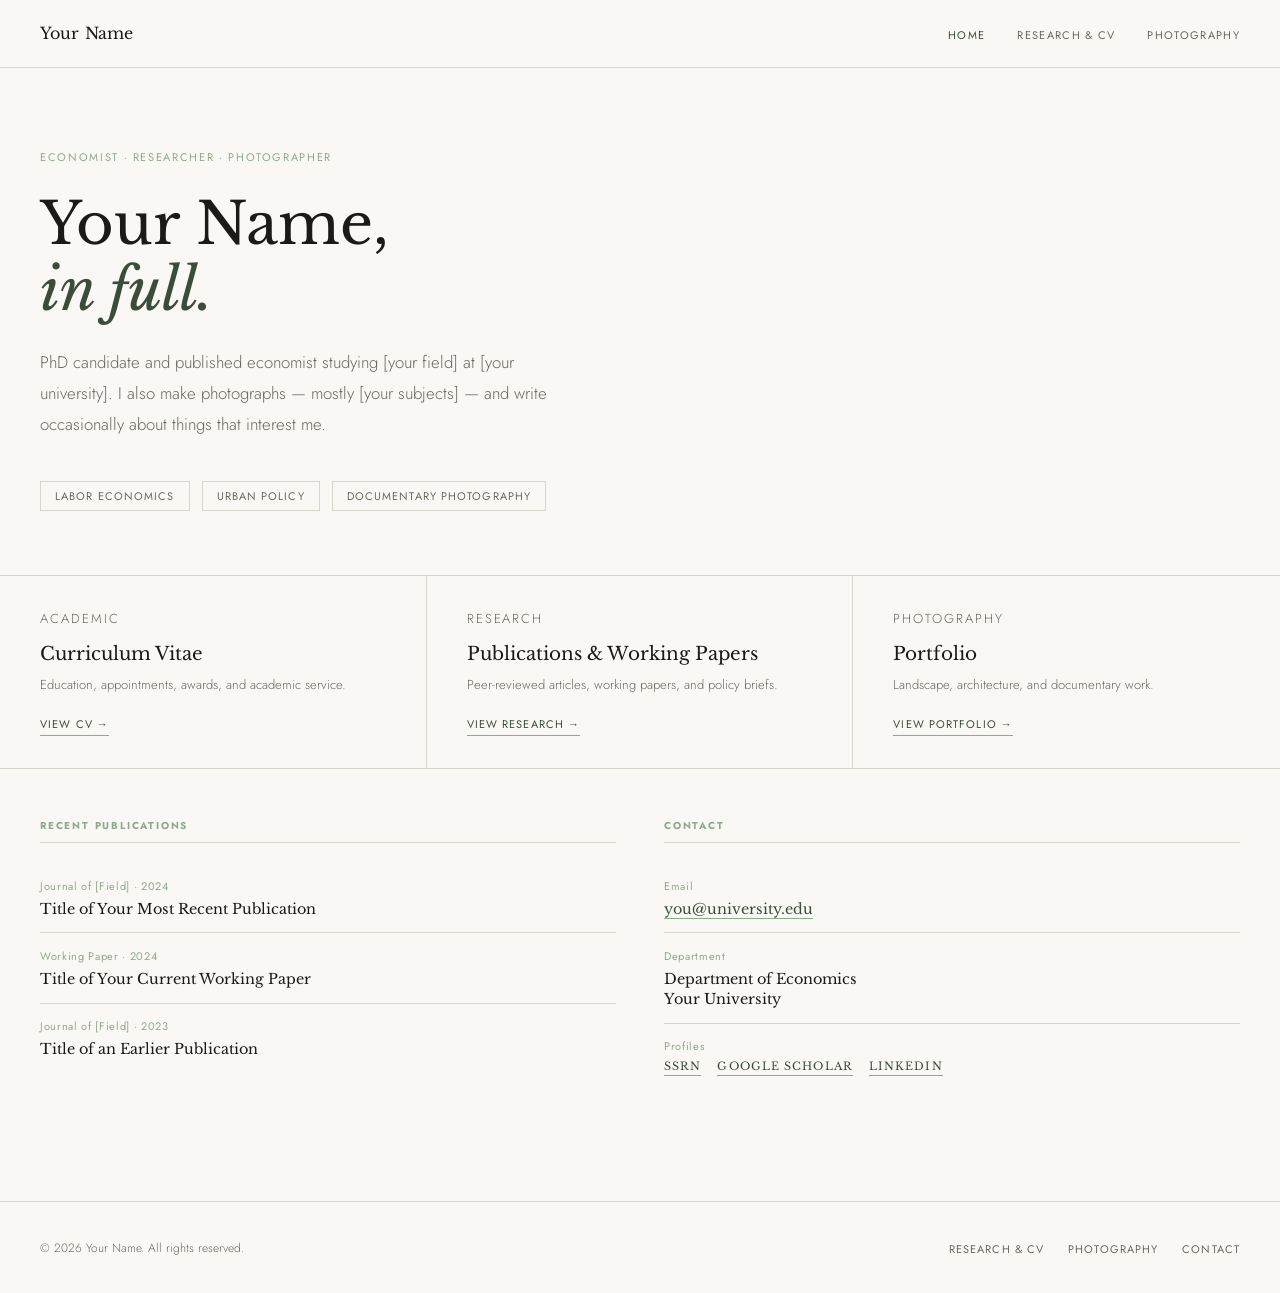
==== index.html @ a49d0ad6 "Add files via upload" ====
<!DOCTYPE html>
<html lang="en">
<head>
  <meta charset="UTF-8" />
  <meta name="viewport" content="width=device-width, initial-scale=1.0" />
  <!-- !! UPDATE: Replace "Your Name" with your real name throughout !! -->
  <title>Your Name</title>
  <meta name="description" content="PhD economist, researcher, and photographer." />
  <link rel="stylesheet" href="style.css" />
  <style>
    /* ── HOME-SPECIFIC STYLES ── */

    .home-hero {
      padding: 5rem 2.5rem 4rem;
      max-width: 760px;
    }

    .hero-name {
      font-family: var(--serif);
      font-size: clamp(2.4rem, 5vw, 3.6rem);
      font-weight: 400;
      line-height: 1.15;
      color: var(--ink);
      margin-bottom: 1.5rem;
    }

    .hero-name em {
      font-style: italic;
      color: var(--accent);
    }

    .hero-bio {
      font-size: 1.05rem;
      color: var(--muted);
      max-width: 520px;
      line-height: 1.85;
      margin-bottom: 2.5rem;
      font-weight: 300;
    }

    .hero-tags {
      display: flex;
      gap: 0.75rem;
      flex-wrap: wrap;
    }

    /* ── SECTION CARDS ── */
    .home-grid {
      display: grid;
      grid-template-columns: repeat(3, 1fr);
      border-top: 0.5px solid var(--rule);
    }

    .home-card {
      padding: 2rem 2.5rem;
      border-right: 0.5px solid var(--rule);
      transition: background 0.2s;
    }

    .home-card:last-child { border-right: none; }
    .home-card:hover { background: rgba(59, 77, 58, 0.04); }

    .home-card-label {
      font-size: 10px;
      letter-spacing: 0.15em;
      text-transform: uppercase;
      color: var(--accent-light);
      margin-bottom: 0.75rem;
    }

    .home-card h3 {
      font-family: var(--serif);
      font-size: 1.15rem;
      font-weight: 400;
      margin-bottom: 0.5rem;
      line-height: 1.3;
    }

    .home-card p {
      font-size: 13px;
      color: var(--muted);
      line-height: 1.65;
      font-weight: 300;
    }

    .home-card-arrow {
      display: inline-block;
      margin-top: 1.25rem;
      font-size: 11px;
      letter-spacing: 0.1em;
      text-transform: uppercase;
      color: var(--accent);
      border-bottom: 0.5px solid var(--accent-light);
      padding-bottom: 1px;
    }

    /* ── RECENT / FEATURED ROW ── */
    .home-recent {
      padding: 3rem 2.5rem;
      border-top: 0.5px solid var(--rule);
      display: grid;
      grid-template-columns: 1fr 1fr;
      gap: 3rem;
    }

    .recent-col h4 {
      font-size: 10px;
      letter-spacing: 0.18em;
      text-transform: uppercase;
      color: var(--accent-light);
      margin-bottom: 1.25rem;
      padding-bottom: 0.5rem;
      border-bottom: 0.5px solid var(--rule);
    }

    .recent-item {
      padding: 0.85rem 0;
      border-bottom: 0.5px solid var(--rule);
    }

    .recent-item:last-child { border-bottom: none; }

    .recent-item-meta {
      font-size: 11px;
      color: var(--accent-light);
      letter-spacing: 0.06em;
      margin-bottom: 0.2rem;
    }

    .recent-item-title {
      font-family: var(--serif);
      font-size: 0.9rem;
      font-weight: 400;
      line-height: 1.4;
    }

    @media (max-width: 700px) {
      .home-hero { padding: 3rem 1.25rem 2.5rem; }
      .home-grid { grid-template-columns: 1fr; }
      .home-card { border-right: none; border-bottom: 0.5px solid var(--rule); }
      .home-recent { grid-template-columns: 1fr; padding: 2rem 1.25rem; }
    }
  </style>
</head>
<body>

  <!-- ══ NAVIGATION ══════════════════════════════════════════ -->
  <nav>
    <!-- !! UPDATE: Replace with your name !! -->
    <a href="index.html" class="nav-name">Your Name</a>
    <ul class="nav-links">
      <li><a href="index.html">Home</a></li>
      <li><a href="research.html">Research &amp; CV</a></li>
      <li><a href="photography.html">Photography</a></li>
      <!-- Add new sections here as your site grows -->
    </ul>
  </nav>

  <!-- ══ HERO ════════════════════════════════════════════════ -->
  <section class="home-hero">
    <p class="eyebrow">
      <!-- !! UPDATE: Your roles / disciplines !! -->
      Economist · Researcher · Photographer
    </p>
    <h1 class="hero-name">
      <!-- !! UPDATE: Your name and a short italic phrase that captures you !! -->
      Your Name,<br><em>in full.</em>
    </h1>
    <p class="hero-bio">
      <!-- !! UPDATE: 2–3 sentence bio !! -->
      PhD candidate and published economist studying [your field] at [your university].
      I also make photographs — mostly [your subjects] — and write occasionally about
      things that interest me.
    </p>
    <div class="hero-tags">
      <!-- !! UPDATE: Your research areas / interests !! -->
      <span class="tag">Labor Economics</span>
      <span class="tag">Urban Policy</span>
      <span class="tag">Documentary Photography</span>
    </div>
  </section>

  <!-- ══ SECTION CARDS ═══════════════════════════════════════ -->
  <div class="home-grid">
    <a href="research.html" class="home-card">
      <p class="home-card-label">Academic</p>
      <h3>Curriculum Vitae</h3>
      <p>Education, appointments, awards, and academic service.</p>
      <span class="home-card-arrow">View CV →</span>
    </a>
    <a href="research.html" class="home-card">
      <p class="home-card-label">Research</p>
      <h3>Publications &amp; Working Papers</h3>
      <p>Peer-reviewed articles, working papers, and policy briefs.</p>
      <span class="home-card-arrow">View Research →</span>
    </a>
    <a href="photography.html" class="home-card">
      <p class="home-card-label">Photography</p>
      <h3>Portfolio</h3>
      <p>Landscape, architecture, and documentary work.</p>
      <span class="home-card-arrow">View Portfolio →</span>
    </a>
  </div>

  <!-- ══ RECENT WORK ══════════════════════════════════════════ -->
  <div class="home-recent">

    <div class="recent-col">
      <h4>Recent Publications</h4>
      <!-- !! UPDATE: Replace with your real publications !! -->
      <div class="recent-item">
        <p class="recent-item-meta">Journal of [Field] · 2024</p>
        <p class="recent-item-title">Title of Your Most Recent Publication</p>
      </div>
      <div class="recent-item">
        <p class="recent-item-meta">Working Paper · 2024</p>
        <p class="recent-item-title">Title of Your Current Working Paper</p>
      </div>
      <div class="recent-item">
        <p class="recent-item-meta">Journal of [Field] · 2023</p>
        <p class="recent-item-title">Title of an Earlier Publication</p>
      </div>
    </div>

    <div class="recent-col">
      <h4>Contact</h4>
      <div class="recent-item">
        <p class="recent-item-meta">Email</p>
        <!-- !! UPDATE: Your email !! -->
        <p class="recent-item-title">
          <a href="mailto:you@university.edu" style="color: var(--accent); border-bottom: 0.5px solid var(--accent-light);">you@university.edu</a>
        </p>
      </div>
      <div class="recent-item">
        <p class="recent-item-meta">Department</p>
        <!-- !! UPDATE: Your department and university !! -->
        <p class="recent-item-title">Department of Economics<br>Your University</p>
      </div>
      <div class="recent-item">
        <p class="recent-item-meta">Profiles</p>
        <p class="recent-item-title" style="display: flex; gap: 1rem; flex-wrap: wrap;">
          <!-- !! UPDATE: Add your real profile URLs !! -->
          <a href="#" style="color: var(--accent); font-size: 11px; letter-spacing: 0.1em; text-transform: uppercase; border-bottom: 0.5px solid var(--accent-light);">SSRN</a>
          <a href="#" style="color: var(--accent); font-size: 11px; letter-spacing: 0.1em; text-transform: uppercase; border-bottom: 0.5px solid var(--accent-light);">Google Scholar</a>
          <a href="#" style="color: var(--accent); font-size: 11px; letter-spacing: 0.1em; text-transform: uppercase; border-bottom: 0.5px solid var(--accent-light);">LinkedIn</a>
        </p>
      </div>
    </div>

  </div>

  <!-- ══ FOOTER ═══════════════════════════════════════════════ -->
  <footer>
    <!-- !! UPDATE: Your name and year !! -->
    <p>&copy; 2026 Your Name. All rights reserved.</p>
    <ul class="footer-links">
      <li><a href="research.html">Research &amp; CV</a></li>
      <li><a href="photography.html">Photography</a></li>
      <li><a href="mailto:you@university.edu">Contact</a></li>
    </ul>
  </footer>

  <script src="nav.js"></script>
</body>
</html>
---- style.css ----
/* ============================================================
   PERSONAL WEBSITE — SHARED STYLES
   Fonts: Libre Baskerville (serif) + Jost (sans)
   To update colors: edit the :root variables below
   ============================================================ */

@import url('https://fonts.googleapis.com/css2?family=Libre+Baskerville:ital,wght@0,400;0,700;1,400&family=Jost:wght@300;400;500&display=swap');

/* ── DESIGN TOKENS ── */
:root {
  --cream:        #FAF8F4;
  --ink:          #1C1A17;
  --muted:        #6B6760;
  --accent:       #3B4D3A;
  --accent-light: #8FA98E;
  --rule:         #D9D5CC;
  --serif:        'Libre Baskerville', Georgia, serif;
  --sans:         'Jost', sans-serif;
}

/* ── RESET & BASE ── */
*, *::before, *::after { box-sizing: border-box; margin: 0; padding: 0; }

html { scroll-behavior: smooth; }

body {
  font-family: var(--sans);
  background: var(--cream);
  color: var(--ink);
  font-size: 16px;
  line-height: 1.7;
  font-weight: 400;
  min-height: 100vh;
}

img { display: block; max-width: 100%; height: auto; }
a { color: inherit; text-decoration: none; }
button { font-family: var(--sans); cursor: pointer; }

/* ── NAVIGATION ── */
nav {
  display: flex;
  align-items: center;
  justify-content: space-between;
  padding: 1.25rem 2.5rem;
  border-bottom: 0.5px solid var(--rule);
  background: var(--cream);
  position: sticky;
  top: 0;
  z-index: 100;
}

.nav-name {
  font-family: var(--serif);
  font-size: 1rem;
  letter-spacing: 0.01em;
  color: var(--ink);
}

.nav-links {
  display: flex;
  gap: 2rem;
  list-style: none;
}

.nav-links a {
  font-size: 11px;
  font-weight: 400;
  letter-spacing: 0.12em;
  text-transform: uppercase;
  color: var(--muted);
  transition: color 0.2s;
}

.nav-links a:hover,
.nav-links a.active {
  color: var(--accent);
}

/* ── FOOTER ── */
footer {
  border-top: 0.5px solid var(--rule);
  padding: 2rem 2.5rem;
  display: flex;
  align-items: center;
  justify-content: space-between;
  margin-top: 4rem;
}

footer p {
  font-size: 12px;
  color: var(--muted);
  font-weight: 300;
}

.footer-links {
  display: flex;
  gap: 1.5rem;
  list-style: none;
}

.footer-links a {
  font-size: 11px;
  letter-spacing: 0.1em;
  text-transform: uppercase;
  color: var(--muted);
  transition: color 0.2s;
}

.footer-links a:hover { color: var(--accent); }

/* ── SHARED PAGE LAYOUT ── */
.page-inner {
  max-width: 720px;
  margin: 0 auto;
  padding: 3.5rem 2.5rem;
}

.page-header {
  margin-bottom: 3rem;
  padding-bottom: 2rem;
  border-bottom: 0.5px solid var(--rule);
}

.page-header h1 {
  font-family: var(--serif);
  font-size: 2rem;
  font-weight: 400;
  margin-bottom: 0.4rem;
}

.page-header p {
  color: var(--muted);
  font-size: 13px;
  font-weight: 300;
}

/* ── SHARED SECTION LABELS ── */
.section-label {
  font-size: 10px;
  letter-spacing: 0.18em;
  text-transform: uppercase;
  color: var(--accent-light);
  margin-bottom: 1.25rem;
  padding-bottom: 0.5rem;
  border-bottom: 0.5px solid var(--rule);
}

/* ── SHARED BUTTON ── */
.btn {
  display: inline-flex;
  align-items: center;
  gap: 8px;
  font-family: var(--sans);
  font-size: 11px;
  font-weight: 400;
  letter-spacing: 0.12em;
  text-transform: uppercase;
  border: 0.5px solid var(--ink);
  padding: 10px 20px;
  color: var(--ink);
  background: transparent;
  transition: background 0.2s, color 0.2s;
}

.btn:hover {
  background: var(--ink);
  color: var(--cream);
}

.btn-ghost {
  border-color: var(--rule);
  color: var(--muted);
}

.btn-ghost:hover {
  background: var(--ink);
  color: var(--cream);
  border-color: var(--ink);
}

/* ── EYEBROW / TAG ── */
.eyebrow {
  font-size: 11px;
  letter-spacing: 0.15em;
  text-transform: uppercase;
  color: var(--accent-light);
  margin-bottom: 1.5rem;
  font-weight: 400;
}

.tag {
  display: inline-block;
  font-size: 11px;
  letter-spacing: 0.1em;
  text-transform: uppercase;
  border: 0.5px solid var(--rule);
  padding: 5px 14px;
  color: var(--muted);
}

/* ── RESPONSIVE ── */
@media (max-width: 700px) {
  nav {
    flex-direction: column;
    align-items: flex-start;
    gap: 1rem;
    padding: 1rem 1.25rem;
  }

  .nav-links { gap: 1.25rem; flex-wrap: wrap; }

  .page-inner { padding: 2rem 1.25rem; }

  footer {
    flex-direction: column;
    align-items: flex-start;
    gap: 1rem;
    padding: 1.5rem 1.25rem;
  }
}
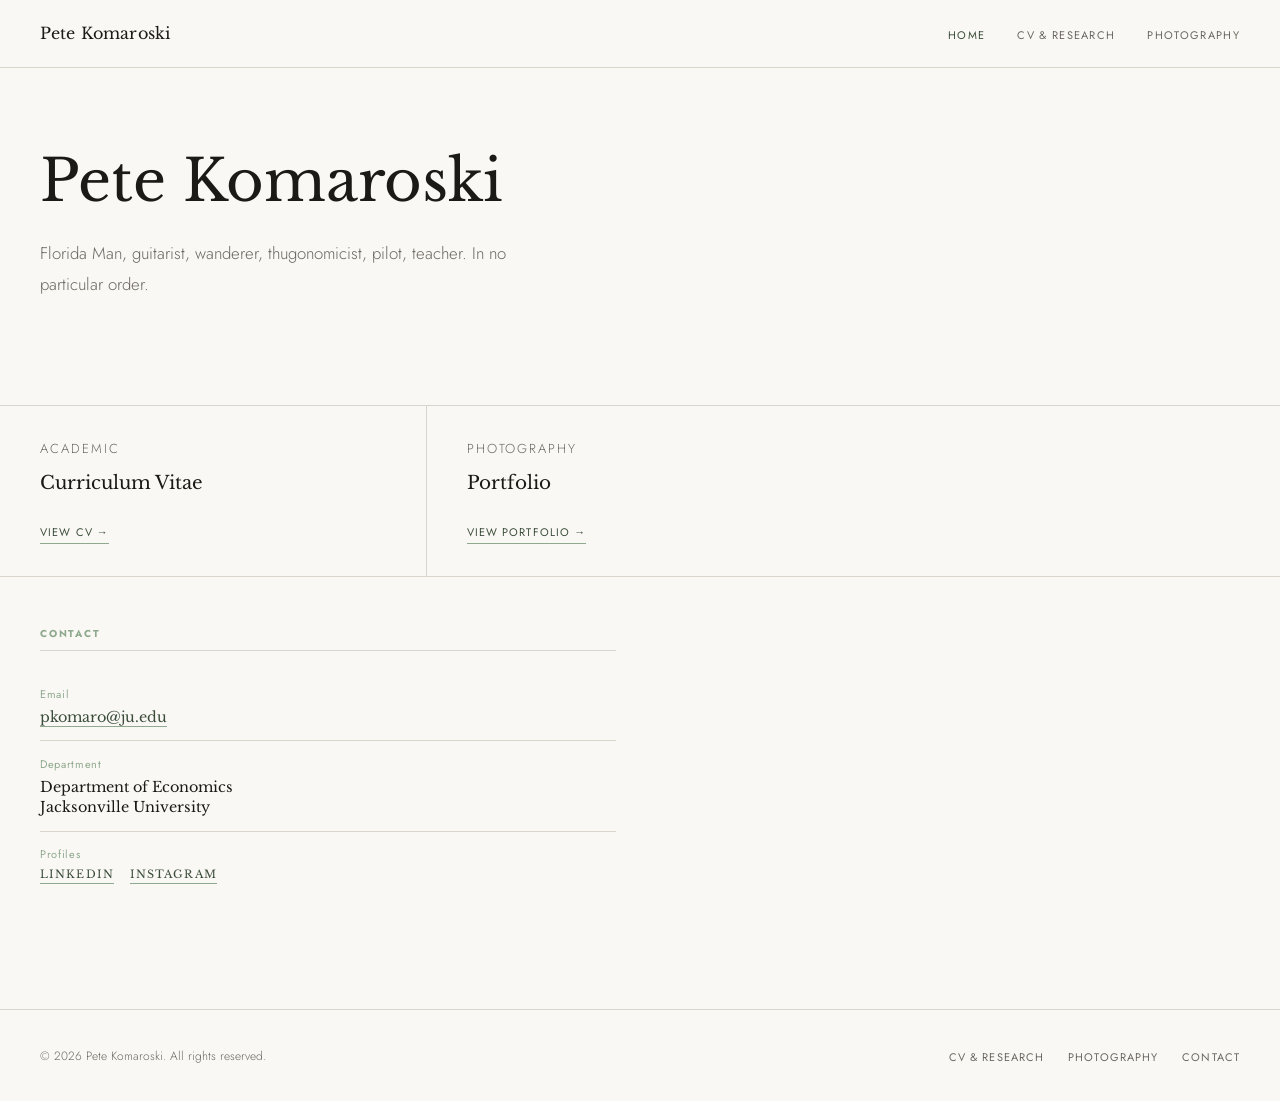
==== commit 2903d86d: "Update index.html" ====
--- a/index.html
+++ b/index.html
@@ -4,8 +4,8 @@
   <meta charset="UTF-8" />
   <meta name="viewport" content="width=device-width, initial-scale=1.0" />
   <!-- !! UPDATE: Replace "Your Name" with your real name throughout !! -->
-  <title>Your Name</title>
-  <meta name="description" content="PhD economist, researcher, and photographer." />
+  <title>Pete Komaroski</title>
+  <meta name="description" content="Florida Man" />
   <link rel="stylesheet" href="style.css" />
   <style>
     /* ── HOME-SPECIFIC STYLES ── */
@@ -147,10 +147,10 @@
   <!-- ══ NAVIGATION ══════════════════════════════════════════ -->
   <nav>
     <!-- !! UPDATE: Replace with your name !! -->
-    <a href="index.html" class="nav-name">Your Name</a>
+    <a href="index.html" class="nav-name">Pete Komaroski</a>
     <ul class="nav-links">
       <li><a href="index.html">Home</a></li>
-      <li><a href="research.html">Research &amp; CV</a></li>
+      <li><a href="research.html">CV &amp; Research</a></li>
       <li><a href="photography.html">Photography</a></li>
       <!-- Add new sections here as your site grows -->
     </ul>
@@ -158,26 +158,20 @@
 
   <!-- ══ HERO ════════════════════════════════════════════════ -->
   <section class="home-hero">
-    <p class="eyebrow">
-      <!-- !! UPDATE: Your roles / disciplines !! -->
+    <!-- <p class="eyebrow">
       Economist · Researcher · Photographer
-    </p>
+    </p> -->
     <h1 class="hero-name">
-      <!-- !! UPDATE: Your name and a short italic phrase that captures you !! -->
-      Your Name,<br><em>in full.</em>
+      Pete Komaroski
     </h1>
     <p class="hero-bio">
-      <!-- !! UPDATE: 2–3 sentence bio !! -->
-      PhD candidate and published economist studying [your field] at [your university].
-      I also make photographs — mostly [your subjects] — and write occasionally about
-      things that interest me.
+      Florida Man, guitarist, wanderer, thugonomicist, pilot, teacher. In no particular order.
     </p>
-    <div class="hero-tags">
-      <!-- !! UPDATE: Your research areas / interests !! -->
+    <!-- <div class="hero-tags">
       <span class="tag">Labor Economics</span>
       <span class="tag">Urban Policy</span>
       <span class="tag">Documentary Photography</span>
-    </div>
+    </div> -->
   </section>
 
   <!-- ══ SECTION CARDS ═══════════════════════════════════════ -->
@@ -185,29 +179,28 @@
     <a href="research.html" class="home-card">
       <p class="home-card-label">Academic</p>
       <h3>Curriculum Vitae</h3>
-      <p>Education, appointments, awards, and academic service.</p>
+      <!-- <p>Education, appointments, awards, and academic service.</p> -->
       <span class="home-card-arrow">View CV →</span>
     </a>
-    <a href="research.html" class="home-card">
+    <!-- <a href="research.html" class="home-card">
       <p class="home-card-label">Research</p>
       <h3>Publications &amp; Working Papers</h3>
       <p>Peer-reviewed articles, working papers, and policy briefs.</p>
       <span class="home-card-arrow">View Research →</span>
-    </a>
+    </a> -->
     <a href="photography.html" class="home-card">
       <p class="home-card-label">Photography</p>
       <h3>Portfolio</h3>
-      <p>Landscape, architecture, and documentary work.</p>
+      <!-- <p>Landscape, architecture, and documentary work.</p> -->
       <span class="home-card-arrow">View Portfolio →</span>
     </a>
   </div>
 
   <!-- ══ RECENT WORK ══════════════════════════════════════════ -->
   <div class="home-recent">
-
+<!-- 
     <div class="recent-col">
       <h4>Recent Publications</h4>
-      <!-- !! UPDATE: Replace with your real publications !! -->
       <div class="recent-item">
         <p class="recent-item-meta">Journal of [Field] · 2024</p>
         <p class="recent-item-title">Title of Your Most Recent Publication</p>
@@ -220,29 +213,26 @@
         <p class="recent-item-meta">Journal of [Field] · 2023</p>
         <p class="recent-item-title">Title of an Earlier Publication</p>
       </div>
-    </div>
+    </div> -->
 
     <div class="recent-col">
       <h4>Contact</h4>
       <div class="recent-item">
         <p class="recent-item-meta">Email</p>
-        <!-- !! UPDATE: Your email !! -->
         <p class="recent-item-title">
-          <a href="mailto:you@university.edu" style="color: var(--accent); border-bottom: 0.5px solid var(--accent-light);">you@university.edu</a>
+          <a href="mailto:pkomaro@ju.edu" style="color: var(--accent); border-bottom: 0.5px solid var(--accent-light);">pkomaro@ju.edu</a>
         </p>
       </div>
       <div class="recent-item">
         <p class="recent-item-meta">Department</p>
         <!-- !! UPDATE: Your department and university !! -->
-        <p class="recent-item-title">Department of Economics<br>Your University</p>
+        <p class="recent-item-title">Department of Economics<br>Jacksonville University</p>
       </div>
       <div class="recent-item">
         <p class="recent-item-meta">Profiles</p>
         <p class="recent-item-title" style="display: flex; gap: 1rem; flex-wrap: wrap;">
-          <!-- !! UPDATE: Add your real profile URLs !! -->
-          <a href="#" style="color: var(--accent); font-size: 11px; letter-spacing: 0.1em; text-transform: uppercase; border-bottom: 0.5px solid var(--accent-light);">SSRN</a>
-          <a href="#" style="color: var(--accent); font-size: 11px; letter-spacing: 0.1em; text-transform: uppercase; border-bottom: 0.5px solid var(--accent-light);">Google Scholar</a>
-          <a href="#" style="color: var(--accent); font-size: 11px; letter-spacing: 0.1em; text-transform: uppercase; border-bottom: 0.5px solid var(--accent-light);">LinkedIn</a>
+          <a href="https://www.linkedin.com/in/petekomaroski/" style="color: var(--accent); font-size: 11px; letter-spacing: 0.1em; text-transform: uppercase; border-bottom: 0.5px solid var(--accent-light);">LinkedIn</a>
+          <a href="https://www.instagram.com/petekomaroski/" style="color: var(--accent); font-size: 11px; letter-spacing: 0.1em; text-transform: uppercase; border-bottom: 0.5px solid var(--accent-light);">Instagram</a>
         </p>
       </div>
     </div>
@@ -252,11 +242,11 @@
   <!-- ══ FOOTER ═══════════════════════════════════════════════ -->
   <footer>
     <!-- !! UPDATE: Your name and year !! -->
-    <p>&copy; 2026 Your Name. All rights reserved.</p>
+    <p>&copy; 2026 Pete Komaroski. All rights reserved.</p>
     <ul class="footer-links">
-      <li><a href="research.html">Research &amp; CV</a></li>
+      <li><a href="research.html">CV &amp; Research</a></li>
       <li><a href="photography.html">Photography</a></li>
-      <li><a href="mailto:you@university.edu">Contact</a></li>
+      <li><a href="petekomaroski@gmail.com">Contact</a></li>
     </ul>
   </footer>
 
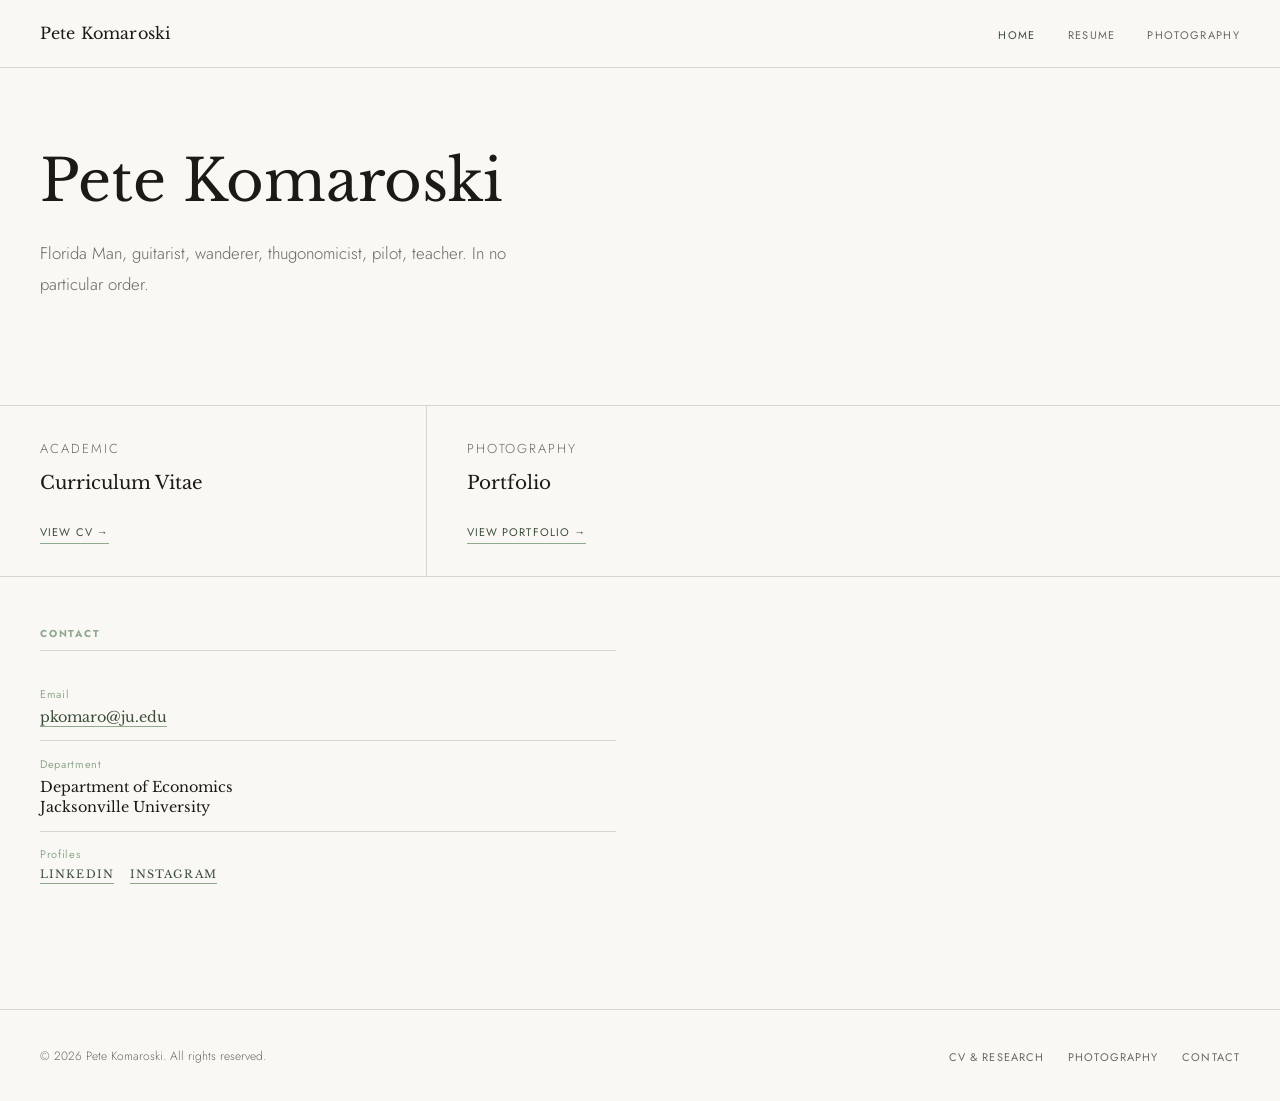
==== commit bd126b74: "Update index.html" ====
--- a/index.html
+++ b/index.html
@@ -3,7 +3,6 @@
 <head>
   <meta charset="UTF-8" />
   <meta name="viewport" content="width=device-width, initial-scale=1.0" />
-  <!-- !! UPDATE: Replace "Your Name" with your real name throughout !! -->
   <title>Pete Komaroski</title>
   <meta name="description" content="Florida Man" />
   <link rel="stylesheet" href="style.css" />
@@ -146,13 +145,12 @@
 
   <!-- ══ NAVIGATION ══════════════════════════════════════════ -->
   <nav>
-    <!-- !! UPDATE: Replace with your name !! -->
     <a href="index.html" class="nav-name">Pete Komaroski</a>
     <ul class="nav-links">
       <li><a href="index.html">Home</a></li>
-      <li><a href="research.html">CV &amp; Research</a></li>
+      <li><a href="research.html">Resume</a></li>
       <li><a href="photography.html">Photography</a></li>
-      <!-- Add new sections here as your site grows -->
+      <!-- Add new sections here as the site grows -->
     </ul>
   </nav>
 
@@ -225,7 +223,6 @@
       </div>
       <div class="recent-item">
         <p class="recent-item-meta">Department</p>
-        <!-- !! UPDATE: Your department and university !! -->
         <p class="recent-item-title">Department of Economics<br>Jacksonville University</p>
       </div>
       <div class="recent-item">
@@ -241,7 +238,6 @@
 
   <!-- ══ FOOTER ═══════════════════════════════════════════════ -->
   <footer>
-    <!-- !! UPDATE: Your name and year !! -->
     <p>&copy; 2026 Pete Komaroski. All rights reserved.</p>
     <ul class="footer-links">
       <li><a href="research.html">CV &amp; Research</a></li>
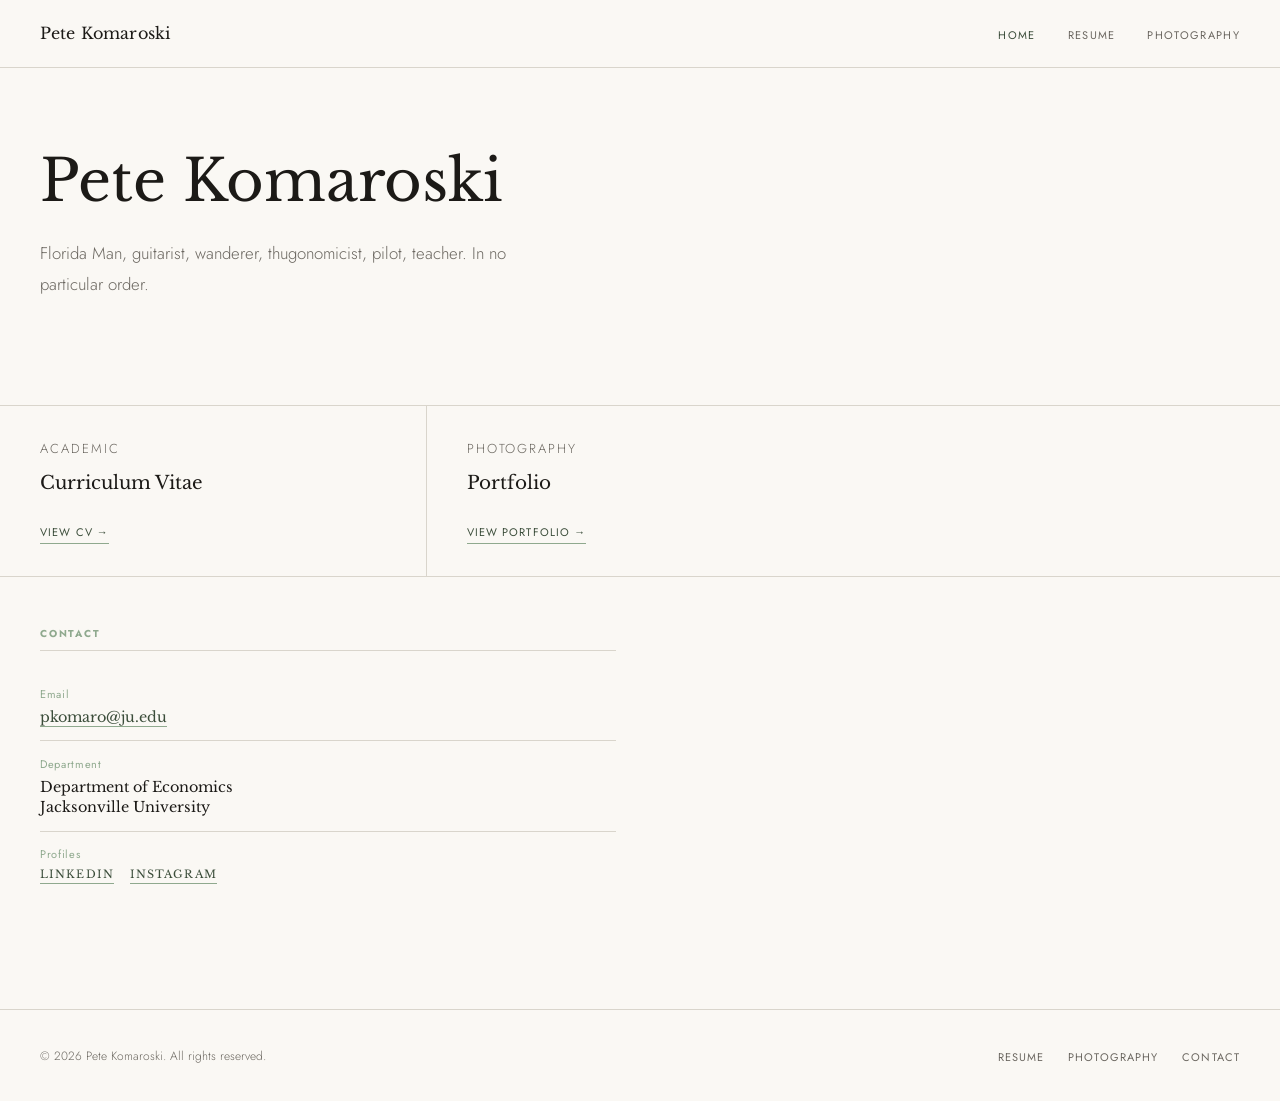
==== commit 78509e12: "Update index.html" ====
--- a/index.html
+++ b/index.html
@@ -240,7 +240,7 @@
   <footer>
     <p>&copy; 2026 Pete Komaroski. All rights reserved.</p>
     <ul class="footer-links">
-      <li><a href="research.html">CV &amp; Research</a></li>
+      <li><a href="research.html">Resume</a></li>
       <li><a href="photography.html">Photography</a></li>
       <li><a href="petekomaroski@gmail.com">Contact</a></li>
     </ul>
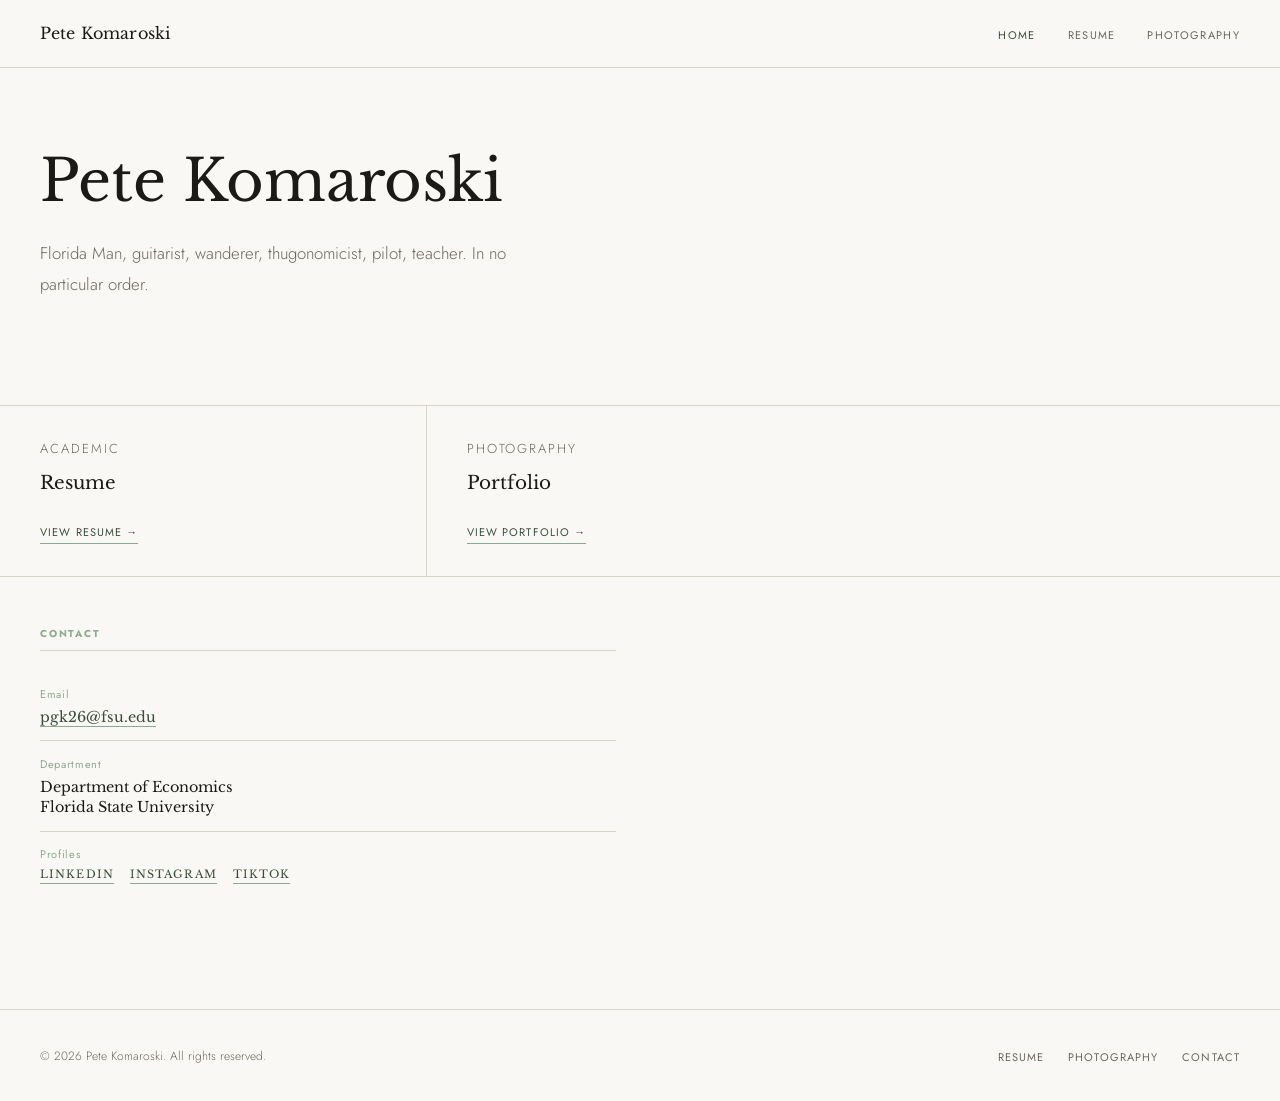
==== commit 443ed2a3: "Update index.html" ====
--- a/index.html
+++ b/index.html
@@ -176,9 +176,9 @@
   <div class="home-grid">
     <a href="research.html" class="home-card">
       <p class="home-card-label">Academic</p>
-      <h3>Curriculum Vitae</h3>
+      <h3>Resume</h3>
       <!-- <p>Education, appointments, awards, and academic service.</p> -->
-      <span class="home-card-arrow">View CV →</span>
+      <span class="home-card-arrow">View Resume →</span>
     </a>
     <!-- <a href="research.html" class="home-card">
       <p class="home-card-label">Research</p>
@@ -218,18 +218,20 @@
       <div class="recent-item">
         <p class="recent-item-meta">Email</p>
         <p class="recent-item-title">
-          <a href="mailto:pkomaro@ju.edu" style="color: var(--accent); border-bottom: 0.5px solid var(--accent-light);">pkomaro@ju.edu</a>
+          <a href="mailto:pgk26@fsu.edu" style="color: var(--accent); border-bottom: 0.5px solid var(--accent-light);">pgk26@fsu.edu</a>
         </p>
       </div>
       <div class="recent-item">
         <p class="recent-item-meta">Department</p>
-        <p class="recent-item-title">Department of Economics<br>Jacksonville University</p>
+        <p class="recent-item-title">Department of Economics<br>Florida State University</p>
       </div>
       <div class="recent-item">
         <p class="recent-item-meta">Profiles</p>
         <p class="recent-item-title" style="display: flex; gap: 1rem; flex-wrap: wrap;">
           <a href="https://www.linkedin.com/in/petekomaroski/" style="color: var(--accent); font-size: 11px; letter-spacing: 0.1em; text-transform: uppercase; border-bottom: 0.5px solid var(--accent-light);">LinkedIn</a>
           <a href="https://www.instagram.com/petekomaroski/" style="color: var(--accent); font-size: 11px; letter-spacing: 0.1em; text-transform: uppercase; border-bottom: 0.5px solid var(--accent-light);">Instagram</a>
+          <a href="https://www.tiktok.com/@petekomaroski" style="color: var(--accent); font-size: 11px; letter-spacing: 0.1em; text-transform: uppercase; border-bottom: 0.5px solid var(--accent-light);">TikTok</a>
+        </p>
         </p>
       </div>
     </div>
@@ -242,7 +244,7 @@
     <ul class="footer-links">
       <li><a href="research.html">Resume</a></li>
       <li><a href="photography.html">Photography</a></li>
-      <li><a href="petekomaroski@gmail.com">Contact</a></li>
+      <li><a href="mailto:petekomaroski@gmail.com">Contact</a></li>
     </ul>
   </footer>
 
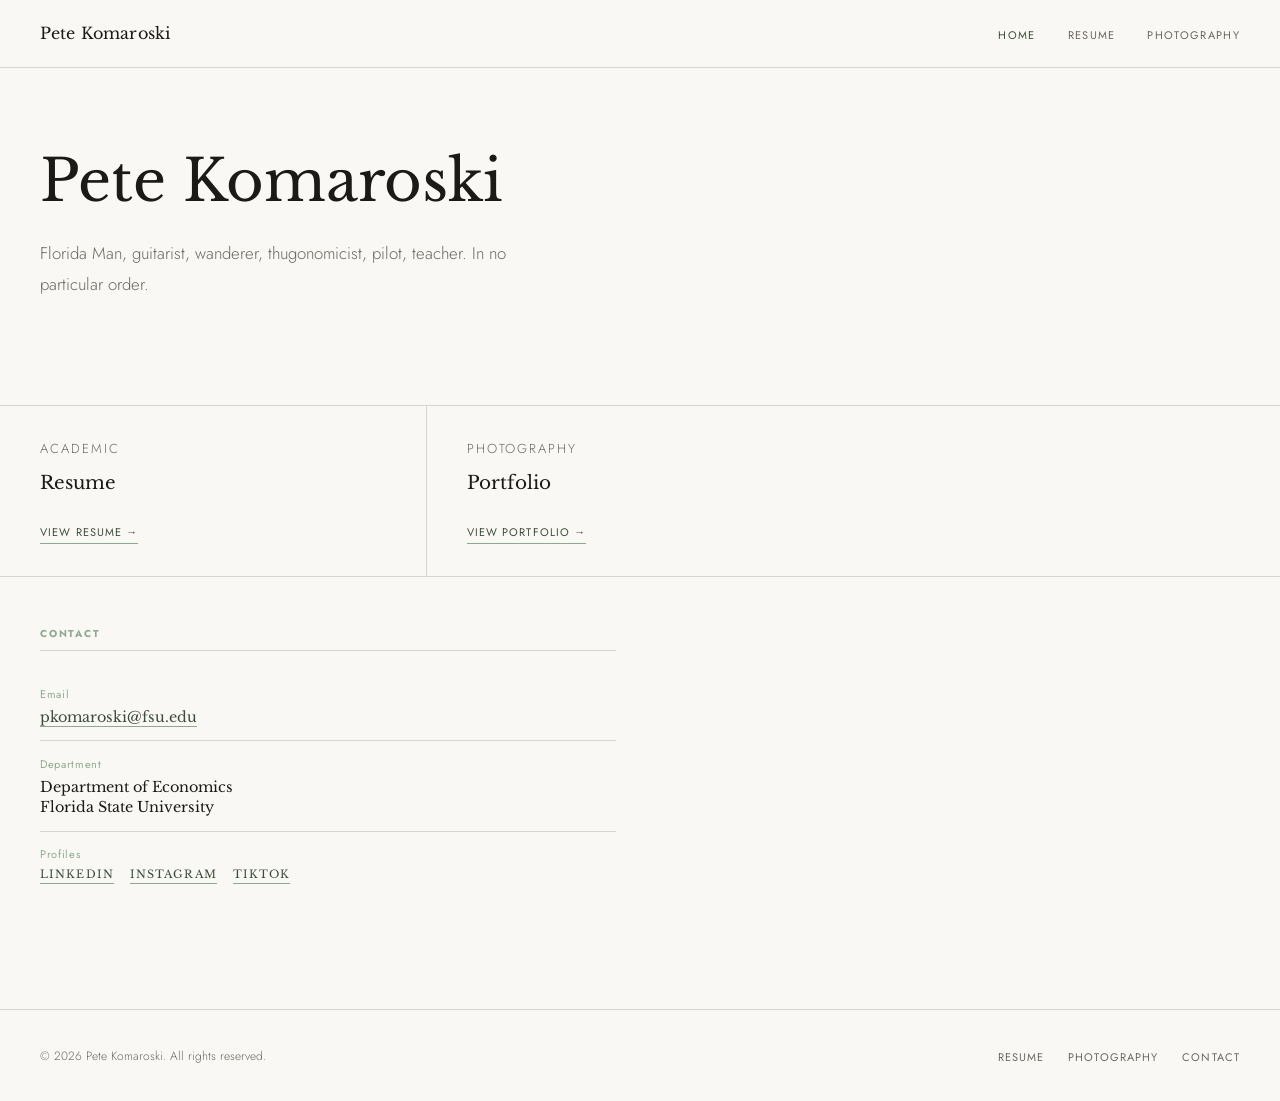
==== commit 2b6b2760: "Update index.html email" ====
--- a/index.html
+++ b/index.html
@@ -218,7 +218,7 @@
       <div class="recent-item">
         <p class="recent-item-meta">Email</p>
         <p class="recent-item-title">
-          <a href="mailto:pgk26@fsu.edu" style="color: var(--accent); border-bottom: 0.5px solid var(--accent-light);">pgk26@fsu.edu</a>
+          <a href="mailto:pkomaroski@fsu.edu" style="color: var(--accent); border-bottom: 0.5px solid var(--accent-light);">pkomaroski@fsu.edu</a>
         </p>
       </div>
       <div class="recent-item">
